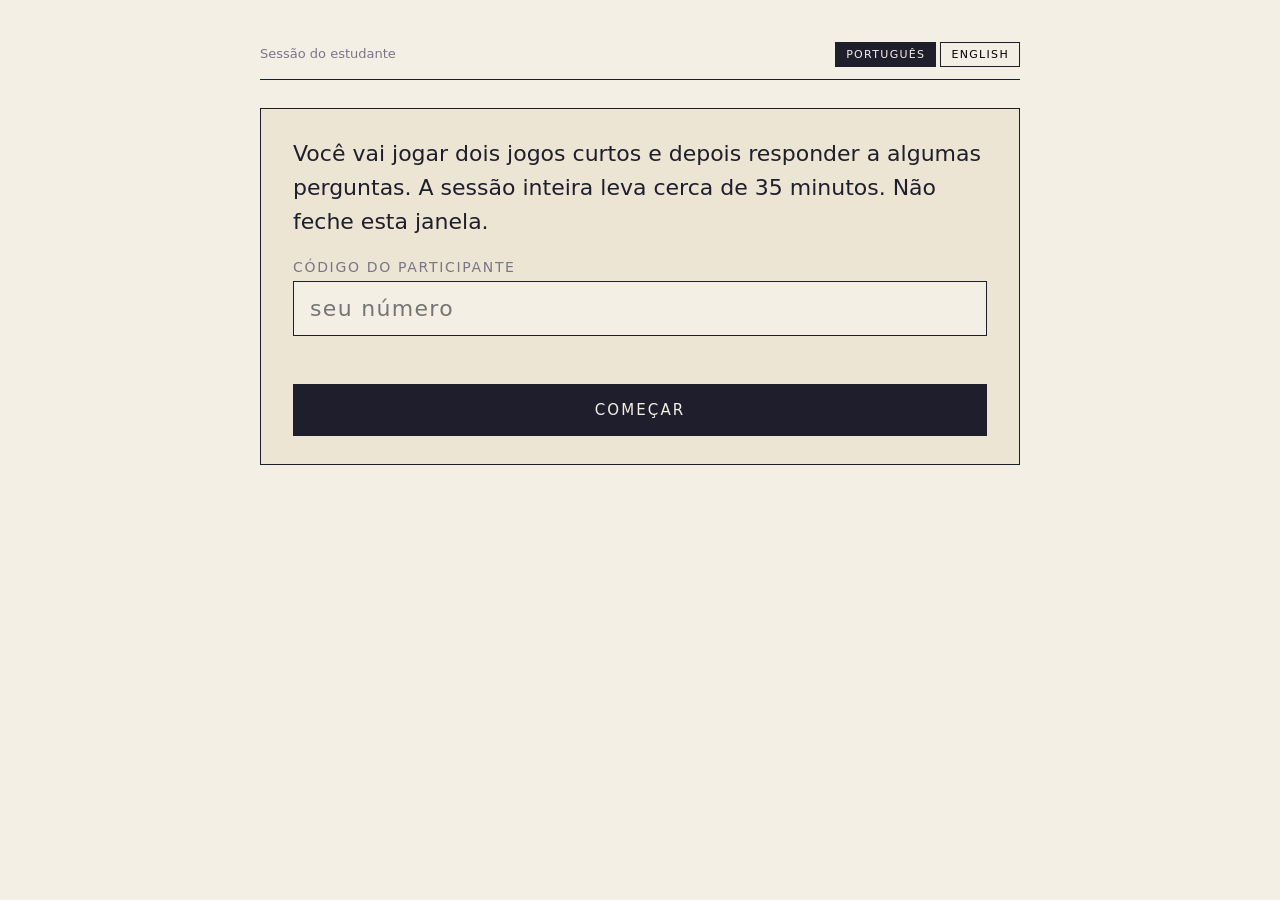
==== index.html @ 3ed14b86 "ADT: students no longer see the video category and count ("Fantasy · 3/25") Shown only in the resear" ====
<!DOCTYPE html>
<html lang="pt-BR">
<head>
<meta charset="UTF-8">
<meta name="viewport" content="width=device-width, initial-scale=1.0">
<title>Sessão do estudante</title>
<style>
  :root {
    --bg:     #f4efe4;
    --panel:  #ece5d3;
    --ink:    #1f1e2c;
    --soft:   #7a7587;
    --accent: #a8324a;
    --rule:   #d8cfb6;
  }
  * { box-sizing: border-box; margin: 0; padding: 0; -webkit-tap-highlight-color: transparent; }
  html, body {
    background: var(--bg); color: var(--ink);
    font-family: -apple-system, BlinkMacSystemFont, 'Segoe UI', system-ui, sans-serif;
    min-height: 100vh;
  }
  .container { max-width: 800px; margin: 0 auto; padding: 40px 20px; }
  header {
    display: flex; justify-content: space-between; align-items: baseline;
    padding-bottom: 12px; margin-bottom: 28px;
    border-bottom: 1px solid var(--ink);
  }
  header h1 { font-size: 20px; font-weight: 600; }
  header p  { font-size: 13px; color: var(--soft); margin-top: 6px; }
  .lang { display: flex; gap: 4px; }
  .lang button {
    padding: 5px 10px; border: 1px solid var(--ink); background: var(--bg);
    font-family: inherit; font-size: 11px; letter-spacing: 0.12em;
    text-transform: uppercase; cursor: pointer;
  }
  .lang button.on { background: var(--ink); color: var(--bg); }

  .card {
    background: var(--panel); border: 1px solid var(--ink);
    padding: 28px 32px;
  }
  .card p { font-size: clamp(17px, 2.1vw, 22px); line-height: 1.55; margin-bottom: 20px; }
  label { display: block; font-size: 14px; letter-spacing: 0.12em; text-transform: uppercase; color: var(--soft); margin-bottom: 6px; }
  input[type=text] {
    width: 100%; padding: 14px 16px; font-size: 22px; font-family: inherit;
    border: 1px solid var(--ink); background: var(--bg); color: var(--ink);
    letter-spacing: 0.06em;
  }
  .err { color: var(--accent); font-size: 15px; margin-top: 8px; min-height: 20px; }
  .err.wait { color: var(--soft); }
  .big-btn {
    display: block; width: 100%; margin-top: 20px;
    padding: 16px; border: 1px solid var(--ink);
    background: var(--ink); color: var(--bg);
    font-size: 15px; letter-spacing: 0.14em; text-transform: uppercase;
    cursor: pointer; font-family: inherit;
  }
  .big-btn:hover { opacity: 0.9; }
  .big-btn:disabled { opacity: 0.45; cursor: wait; }
  .big-btn.secondary { background: var(--bg); color: var(--ink); margin-top: 10px; }

  details.research { margin-top: 36px; font-size: 13px; color: var(--soft); }
  details.research summary { cursor: pointer; letter-spacing: 0.12em; text-transform: uppercase; font-size: 11px; }
  details.research .box { margin-top: 12px; border-top: 1px solid var(--rule); padding-top: 12px; line-height: 1.7; }
  details.research a { color: var(--accent); }
  details.research code { font-family: ui-monospace, SFMono-Regular, Menlo, monospace; font-size: 12px; }
  .status { display: inline-block; padding: 1px 8px; border: 1px solid var(--rule); font-size: 11px; }
</style>
<link rel="stylesheet" href="shared/touch.css?v=202611101826">
</head>
<body>
<div class="container">
  <header>
    <div>
      <p data-i18n="app_subtitle">Student session</p>
    </div>
    <div class="lang" id="langBox">
      <button id="langPt">Português</button>
      <button id="langEn">English</button>
    </div>
  </header>

  <div class="card">
    <p data-i18n="entry_intro"></p>
    <label for="pid" data-i18n="pid_label">Participant code</label>
    <input type="text" id="pid" autocomplete="off" autocapitalize="characters" data-i18n-placeholder="pid_placeholder">
    <div class="err" id="err"></div>
    <button class="big-btn" id="startBtn" data-i18n="start_session">Start</button>
    <button class="big-btn secondary hidden" id="resumeBtn" style="display:none"></button>
  </div>

  <details class="research" id="research" style="display:none">
    <summary>Researcher</summary>
    <div class="box">
      Flow: <code id="flow"></code><br>
      Upload endpoint: <span class="status" id="endpointStatus"></span><br>
      Standalone task pages (demo mode, researcher view on):
      <a href="assent/">assent</a> ·
      <a href="demographics/">grade + age</a> ·
      <a href="survey/">survey</a> ·
      <a href="ratings/?n=6">ratings (short)</a> ·
      <a href="daily_reset/">daily reset</a> ·
      <a href="task1/?practice=1&trials=4">task 1 (short)</a> ·
      <a href="allocation/">allocation</a> ·
      <a href="task2/?practice=20&dur=40">task 2 (short)</a><br>
      (allocation and daily reset are not in the current flow)<br>      <a href="viz/">Data viewer + checks</a> (load the downloaded Drive data folder; read locally, nothing uploaded)<br>
      Session URL options: <code>?pid=S001&amp;lang=pt|en&amp;mt=A|B&amp;hz=weeks|months&amp;review=1</code><br>
      Groups for the code entered above (balanced 50/50 by the server when one is configured, fixed once Start is pressed): <code id="condPreview">—</code>
    </div>
  </details>
</div>

<script src="shared/config.js?v=202611101826"></script>
<script src="shared/i18n.js?v=202611101826"></script>
<script src="shared/session.js?v=202611101826"></script>
<script>
const $ = id => document.getElementById(id);
Session.applyI18n();
/* The EN / PT switch is for everyone; the researcher panel only shows
   with ?review=1. */
const qs = new URLSearchParams(location.search);
if (qs.get('review') === '1') $('research').style.display = '';
document.title = Session.t('app_subtitle');
$('langPt').classList.toggle('on', Session.lang === 'pt');
$('langEn').classList.toggle('on', Session.lang === 'en');
$('flow').textContent = ['entry', ...CONFIG.FLOW].join(' → ');
$('endpointStatus').textContent = CONFIG.ENDPOINT ? 'configured' : 'not configured (local-only)';

/* Codes are compared case- and space-insensitively (testa 01 = TESTA01). */
const normCode = v => v.replace(/\s+/g, '').toUpperCase();
$('pid').value = qs.get('pid') || '';

function setLang(l){
  const p = new URLSearchParams(location.search);
  p.set('lang', l);
  const v = normCode($('pid').value);
  if (v) p.set('pid', v); else p.delete('pid');
  location.search = p.toString();
}
$('langPt').addEventListener('click', () => setLang('pt'));
$('langEn').addEventListener('click', () => setLang('en'));

const storedGroup = (g, v) => { try { return localStorage.getItem('sc_grp_' + g + '_' + v); } catch (e) { return null; } };
function refresh(){
  const v = normCode($('pid').value);
  $('condPreview').textContent = v ? `mt=${qs.get('mt') || storedGroup('mt', v) || '(new draw)'} · hz=${qs.get('hz') || storedGroup('hz', v) || '(new draw)'}` : '—';
  // resume offer if this code already has progress in this browser
  let last = null;
  try { last = v ? localStorage.getItem('sc_done_' + v) : null; } catch (e) {}
  const i = CONFIG.FLOW.indexOf(last);
  const nxt = i >= 0 ? CONFIG.FLOW[i + 1] : null;
  if (nxt && nxt !== 'done'){
    $('resumeBtn').style.display = 'block';
    $('resumeBtn').textContent = Session.t('resume_note');
    $('resumeBtn').onclick = () => start(nxt);
  } else {
    $('resumeBtn').style.display = 'none';
  }
}
$('pid').addEventListener('input', refresh);
refresh();

/* Entry = the single link given to students. Each code gets its groups
   here — from the server (exact 50/50, Session.fetchGroups), else a local
   coin flip — kept for that code and carried in every page URL:
   mt → version A / B; hz → weeks / months. ?mt= / ?hz= in the link force them. */
async function start(step){
  const v = normCode($('pid').value);
  if (!v){ $('err').textContent = Session.t('pid_required'); $('pid').focus(); return; }
  if (!Session.idValid(v)){ $('err').textContent = Session.t('pid_invalid'); $('pid').focus(); return; }
  // a finished session can't be started again (test codes can)
  let finished = null;
  try { finished = localStorage.getItem('sc_done_' + v); } catch (e) {}
  if (finished === 'done' && !Session.isTestId(v)){ $('err').textContent = Session.t('pid_used'); return; }
  const p = new URLSearchParams(location.search);
  $('startBtn').disabled = $('resumeBtn').disabled = true;
  // the server check can take a few seconds: show that something is happening
  $('err').textContent = Session.t('pid_checking');
  $('err').classList.add('wait');
  const g = (p.get('mt') || p.get('cond')) ? Session.assignGroups(v, p) : await Session.fetchGroups(v);
  $('err').classList.remove('wait');
  if (g.unknown || g.used){             // not on the student list / taken by another device
    $('err').textContent = Session.t(g.used ? 'pid_used' : 'pid_invalid');
    $('startBtn').disabled = $('resumeBtn').disabled = false;
    $('pid').focus(); return;
  }
  // Task 1 version by code: student IDs even → A, odd → B (1000 A, 1001 B, …);
  // test codes TESTA… / TESTB… → A / B. Other test codes keep the server's draw.
  // The memory load also follows the code (Session.loadFor).
  const forced = /^\d+$/.test(v) ? (Number(v) % 2 === 0 ? 'A' : 'B') : (v.match(/^TEST([AB])/) || [])[1];
  if (forced){ g.mt = forced; try { localStorage.setItem('sc_grp_mt_' + v, forced); } catch (e) {} }
  p.set('pid', v); p.set('lang', Session.lang); p.set('mt', g.mt); p.set('hz', g.hz); p.delete('cond');
  p.set('load', Session.loadFor(v, p));   // Task 1 memory load (by ID, see shared/session.js)
  p.set('adt', Session.adtFor(v, p));     // ADT version G1 / G2 / G3 (by ID)
  location.href = (step === 'done' ? 'done.html' : step + '/') + '?' + p.toString();
}
$('startBtn').addEventListener('click', () => {
  const v = normCode($('pid').value);
  // fresh start: forget earlier progress — except a finished real session,
  // which start() refuses
  try { if (v && (localStorage.getItem('sc_done_' + v) !== 'done' || Session.isTestId(v))) localStorage.removeItem('sc_done_' + v); } catch (e) {}
  start(CONFIG.FLOW[0]);
});
$('pid').addEventListener('keydown', e => { if (e.key === 'Enter') $('startBtn').click(); });
</script>
</body>
</html>
---- shared/touch.css ----
/* Touch screens (iPad / tablets): no text selection or long-press
   highlight / copy menu, no double-tap zoom. Text fields keep normal
   selection so codes can still be typed and corrected. */
html, body {
  -webkit-user-select: none; user-select: none;
  -webkit-touch-callout: none;            /* no long-press callout (copy / look up / save image) */
  touch-action: manipulation;             /* no double-tap zoom; scrolling still works */
}
img { -webkit-user-drag: none; -webkit-touch-callout: none; }
input, textarea, [contenteditable] { -webkit-user-select: text; user-select: text; -webkit-touch-callout: default; }
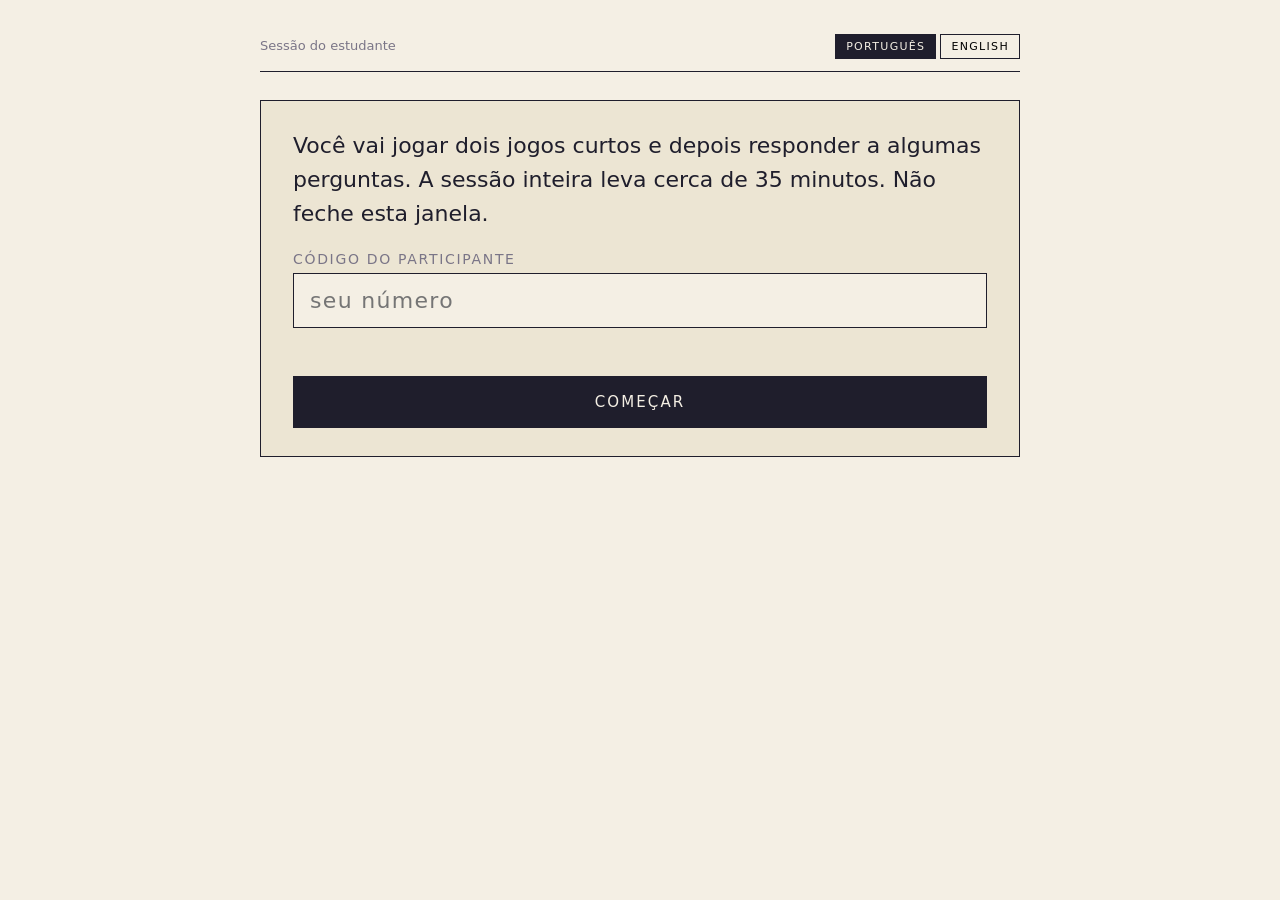
==== commit ae6a2edb: "Resume after refresh, leave-page guard, iPad full screen, every screen fits - Task 1 continues with " ====
--- a/index.html
+++ b/index.html
@@ -3,6 +3,12 @@
 <head>
 <meta charset="UTF-8">
 <meta name="viewport" content="width=device-width, initial-scale=1.0">
+<!-- iPad: "Add to Home Screen" opens the site full screen, without the browser bars -->
+<meta name="apple-mobile-web-app-capable" content="yes">
+<meta name="mobile-web-app-capable" content="yes">
+<meta name="apple-mobile-web-app-title" content="Sessão">
+<link rel="manifest" href="manifest.webmanifest">
+<link rel="apple-touch-icon" href="shared/icon-180.png">
 <title>Sessão do estudante</title>
 <style>
   :root {
@@ -19,7 +25,7 @@
     font-family: -apple-system, BlinkMacSystemFont, 'Segoe UI', system-ui, sans-serif;
     min-height: 100vh;
   }
-  .container { max-width: 800px; margin: 0 auto; padding: 40px 20px; }
+  .container { max-width: 800px; margin: 0 auto; padding: clamp(10px, 3.5vh, 32px) 20px; }
   header {
     display: flex; justify-content: space-between; align-items: baseline;
     padding-bottom: 12px; margin-bottom: 28px;
@@ -39,7 +45,7 @@
     background: var(--panel); border: 1px solid var(--ink);
     padding: 28px 32px;
   }
-  .card p { font-size: clamp(17px, 2.1vw, 22px); line-height: 1.55; margin-bottom: 20px; }
+  .card p { font-size: clamp(15px, min(2.1vw, 2.9vh), 22px); line-height: 1.55; margin-bottom: 20px; }
   label { display: block; font-size: 14px; letter-spacing: 0.12em; text-transform: uppercase; color: var(--soft); margin-bottom: 6px; }
   input[type=text] {
     width: 100%; padding: 14px 16px; font-size: 22px; font-family: inherit;
@@ -66,7 +72,7 @@
   details.research code { font-family: ui-monospace, SFMono-Regular, Menlo, monospace; font-size: 12px; }
   .status { display: inline-block; padding: 1px 8px; border: 1px solid var(--rule); font-size: 11px; }
 </style>
-<link rel="stylesheet" href="shared/touch.css?v=202611101826">
+<link rel="stylesheet" href="shared/touch.css?v=202611111856">
 </head>
 <body>
 <div class="container">
@@ -110,9 +116,9 @@
   </details>
 </div>
 
-<script src="shared/config.js?v=202611101826"></script>
-<script src="shared/i18n.js?v=202611101826"></script>
-<script src="shared/session.js?v=202611101826"></script>
+<script src="shared/config.js?v=202611111856"></script>
+<script src="shared/i18n.js?v=202611111856"></script>
+<script src="shared/session.js?v=202611111856"></script>
 <script>
 const $ = id => document.getElementById(id);
 Session.applyI18n();
@@ -196,9 +202,19 @@
 }
 $('startBtn').addEventListener('click', () => {
   const v = normCode($('pid').value);
-  // fresh start: forget earlier progress — except a finished real session,
-  // which start() refuses
-  try { if (v && (localStorage.getItem('sc_done_' + v) !== 'done' || Session.isTestId(v))) localStorage.removeItem('sc_done_' + v); } catch (e) {}
+  let last = null;
+  try { last = v ? localStorage.getItem('sc_done_' + v) : null; } catch (e) {}
+  // A real ID that already has progress in this browser continues where it
+  // stopped (also inside a task); a finished one is refused by start().
+  const i = CONFIG.FLOW.indexOf(last);
+  if (v && !Session.isTestId(v) && i >= 0 && CONFIG.FLOW[i + 1] && CONFIG.FLOW[i + 1] !== 'done') return start(CONFIG.FLOW[i + 1]);
+  // Test codes start over: forget their steps and in-task progress.
+  try {
+    if (v && Session.isTestId(v)){
+      localStorage.removeItem('sc_done_' + v);
+      Object.keys(localStorage).filter(k => k.startsWith('sc_prog_') && k.endsWith('_' + v)).forEach(k => localStorage.removeItem(k));
+    }
+  } catch (e) {}
   start(CONFIG.FLOW[0]);
 });
 $('pid').addEventListener('keydown', e => { if (e.key === 'Enter') $('startBtn').click(); });
--- a/shared/touch.css
+++ b/shared/touch.css
@@ -5,6 +5,7 @@
   -webkit-user-select: none; user-select: none;
   -webkit-touch-callout: none;            /* no long-press callout (copy / look up / save image) */
   touch-action: manipulation;             /* no double-tap zoom; scrolling still works */
+  overscroll-behavior: none;              /* no pull-to-refresh / rubber-band at the page edges */
 }
 img { -webkit-user-drag: none; -webkit-touch-callout: none; }
 input, textarea, [contenteditable] { -webkit-user-select: text; user-select: text; -webkit-touch-callout: default; }
